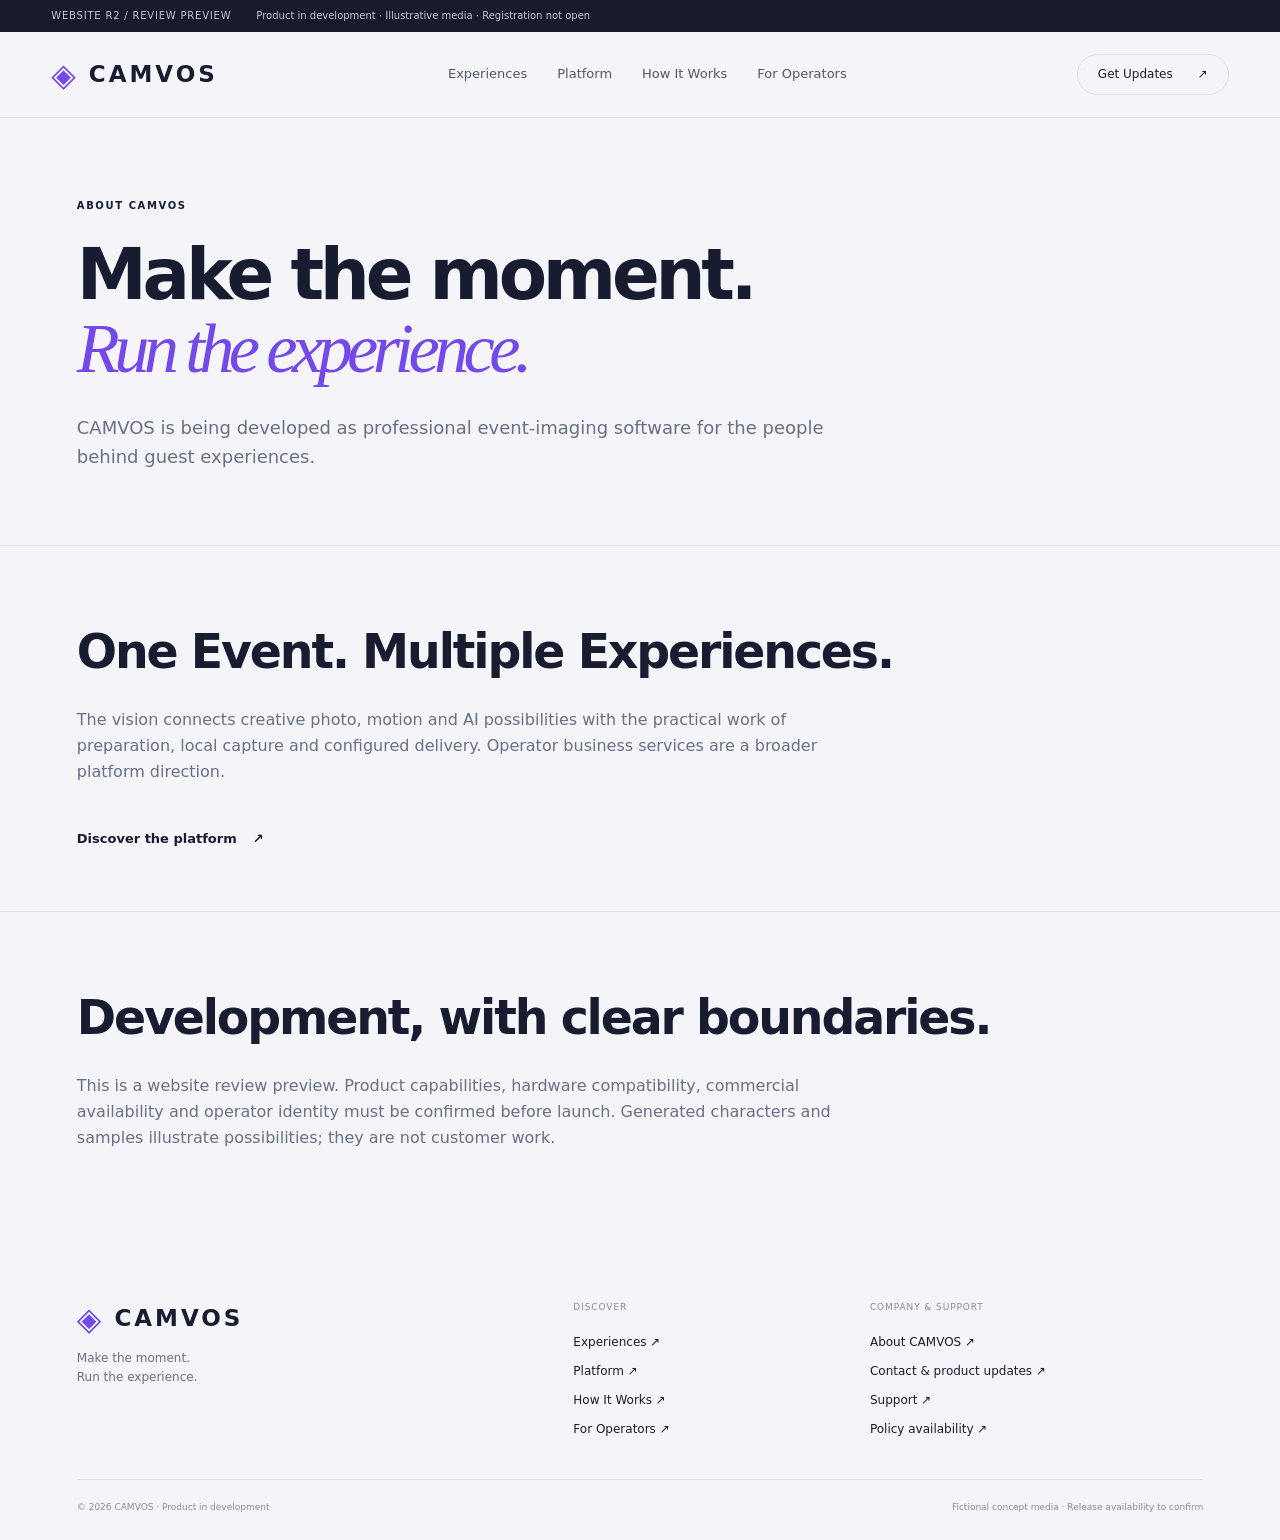
==== docs/about.html @ b5fb7666 "Publish CAMVOS website R2 review candidate Preserve R1 on restore/pre-r2-2026-10-13. Add dedicated p" ====
<!doctype html><html lang="en"><head><meta charset="utf-8"><meta name="viewport" content="width=device-width,initial-scale=1"><meta name="robots" content="noindex,nofollow"><meta name="description" content="CAMVOS is event-imaging software in development."><meta name="theme-color" content="#0b1020"><title>About — CAMVOS</title><link rel="canonical" href="https://compose2karthik.github.io/camvos-site/about.html"><meta property="og:title" content="About — CAMVOS"><meta property="og:description" content="CAMVOS is event-imaging software in development."><meta property="og:type" content="website"><meta property="og:url" content="https://compose2karthik.github.io/camvos-site/about.html"><meta property="og:image" content="https://compose2karthik.github.io/camvos-site/assets/event-editorial.webp"><meta name="twitter:card" content="summary_large_image"><link rel="icon" href="assets/favicon.svg" type="image/svg+xml"><link rel="stylesheet" href="styles.css"><link rel="stylesheet" href="orbit.css"><link rel="stylesheet" href="r2.css"></head><body><a class="skip" href="#main">Skip to content</a><div class="reviewbar">WEBSITE R2 / REVIEW PREVIEW <span>Product in development · Illustrative media · Registration not open</span></div><header><a class="logo" href="index.html" aria-label="CAMVOS home"><span class="mark" aria-hidden="true">◈</span>CAMVOS</a><button class="menu-toggle" aria-label="Open navigation" aria-expanded="false" aria-controls="nav">Menu +</button><nav id="nav" aria-label="Main navigation"><a href="experiences.html">Experiences</a><a href="platform.html">Platform</a><a href="how-it-works.html">How It Works</a><a href="operators.html">For Operators</a><a class="mobile-cta" href="contact.html">Get Updates</a></nav><a class="nav-cta" href="contact.html">Get Updates <span aria-hidden="true">↗</span></a></header><main id="main"><section class="page-intro wrap"><div class="eyebrow">ABOUT CAMVOS</div><h1>Make the moment.<br><em>Run the experience.</em></h1><p>CAMVOS is being developed as professional event-imaging software for the people behind guest experiences.</p></section><section class="content-section"><div class="wrap"><h2>One Event. Multiple Experiences.</h2><p class="section-copy">The vision connects creative photo, motion and AI possibilities with the practical work of preparation, local capture and configured delivery. Operator business services are a broader platform direction.</p><a class="text-link" href="platform.html">Discover the platform <span aria-hidden="true">↗</span></a></div></section><section class="content-section"><div class="wrap"><h2>Development, with clear boundaries.</h2><p class="section-copy">This is a website review preview. Product capabilities, hardware compatibility, commercial availability and operator identity must be confirmed before launch. Generated characters and samples illustrate possibilities; they are not customer work.</p></div></section></main><footer class="wrap"><div><a class="logo" href="index.html"><span class="mark" aria-hidden="true">◈</span>CAMVOS</a><p>Make the moment.<br>Run the experience.</p></div><div><span>DISCOVER</span><a class="footer-link" href="experiences.html">Experiences <span aria-hidden="true">↗</span></a><a class="footer-link" href="platform.html">Platform <span aria-hidden="true">↗</span></a><a class="footer-link" href="how-it-works.html">How It Works <span aria-hidden="true">↗</span></a><a class="footer-link" href="operators.html">For Operators <span aria-hidden="true">↗</span></a></div><div><span>COMPANY & SUPPORT</span><a class="footer-link" href="about.html">About CAMVOS <span aria-hidden="true">↗</span></a><a class="footer-link" href="contact.html">Contact & product updates <span aria-hidden="true">↗</span></a><a class="footer-link" href="support.html">Support <span aria-hidden="true">↗</span></a><a class="footer-link" href="legal.html">Policy availability <span aria-hidden="true">↗</span></a></div><div class="footer-bottom"><span>© 2026 CAMVOS · Product in development</span><span>Fictional concept media · Release availability to confirm</span></div></footer><script src="app.js" defer></script></body></html>
---- docs/styles.css ----
:root{--navy:#0b1020;--ink:#171c30;--muted:#687086;--paper:#f5f5f9;--line:#dedee9;--purple:#7449eb;--blue:#4388f7}*{box-sizing:border-box}html{scroll-behavior:smooth;scroll-padding-top:100px}body{margin:0;font:16px/1.6 system-ui,-apple-system,BlinkMacSystemFont,'Segoe UI',sans-serif;background:var(--paper);color:var(--ink)}button,input,textarea,select{font:inherit}a{color:inherit;text-decoration:none}button{cursor:pointer}button,a{-webkit-tap-highlight-color:transparent}button:focus-visible,a:focus-visible,select:focus-visible,textarea:focus-visible,summary:focus-visible{outline:3px solid #ab80ff;outline-offset:5px}button:disabled{cursor:default;opacity:.5}::selection{background:#d3c7f9}.skip{position:fixed;top:-100px;left:20px;z-index:100;background:white;padding:10px}.skip:focus{top:10px}.reviewbar{background:#171b2a;color:#c5c6d4;display:flex;gap:25px;align-items:center;padding:8px 4%;font-size:10px;letter-spacing:.08em}.reviewbar span{flex:1;letter-spacing:0}.reviewbar a{text-decoration:underline}header{display:flex;align-items:center;justify-content:space-between;gap:22px;padding:22px 4%;border-bottom:1px solid var(--line);background:#f5f5f9f2;position:sticky;top:0;z-index:20;backdrop-filter:blur(16px)}.logo{display:flex;align-items:center;gap:10px;font-size:23px;letter-spacing:.13em;font-weight:800}.mark{font-size:32px;line-height:1;color:var(--purple)}nav{display:flex;gap:30px;font-size:13px}nav a{color:#50576c}nav a:hover{color:var(--purple)}.nav-cta{border:1px solid #c9c7d8;border-radius:30px;background:none;padding:10px 20px;font-size:12px;display:flex;gap:25px}.menu-toggle{display:none}.wrap{max-width:1440px;padding-left:6%;padding-right:6%;margin:auto}.hero{display:grid;grid-template-columns:1fr 1.05fr;gap:25px;padding-top:70px;padding-bottom:90px;overflow:hidden}.eyebrow{font:600 10px/1.5 system-ui;letter-spacing:.16em;display:flex;align-items:center;gap:10px}.dot,.status-dot{display:inline-block;background:#8658ee;width:7px;height:7px;border-radius:50%}h1{font-size:clamp(60px,6.5vw,102px);line-height:.98;letter-spacing:-.065em;font-weight:650;margin:26px 0 30px}h1 em{font-family:Georgia,serif;font-weight:400;letter-spacing:-.08em;color:#7a50d9}h2{font-size:clamp(34px,3.7vw,57px);line-height:1.09;letter-spacing:-.045em;font-weight:600;margin:20px 0 30px}h2 span{color:#737a8d}h3{font-size:24px;line-height:1.2;letter-spacing:-.03em;font-weight:600}p{color:var(--muted)}.hero-copy>p{font-size:18px;line-height:1.6}.actions{display:flex;align-items:center;gap:25px;margin-top:32px;flex-wrap:wrap}.button{display:inline-flex;align-items:center;justify-content:space-between;gap:30px;padding:15px 22px;border:0;border-radius:40px;font-size:13px;font-weight:600}.primary{color:white;background:linear-gradient(105deg,#6d42d9,#4278de);box-shadow:0 6px 20px #7650e323}.primary:hover{filter:brightness(1.08)}.text-link{font-size:13px;font-weight:600;display:inline-flex;gap:16px}.hero-foot{margin-top:38px;padding-top:22px;border-top:1px solid var(--line);font-size:10px;display:flex;gap:18px;align-items:center;max-width:440px}.hero-foot span{color:var(--muted);font-size:9px;letter-spacing:.1em}.hero-foot b{font-weight:500}.hero-art{position:relative;min-height:590px;align-self:center}.orbit{position:absolute;border:1px solid #c9c7db;border-radius:50%;pointer-events:none}.o1{height:620px;width:620px;top:0;left:-20px}.o2{height:520px;width:520px;top:52px;left:32px}.small-label{position:absolute;top:18px;right:24px;font-size:9px;letter-spacing:.2em}.main-photo{position:absolute;width:75%;height:420px;left:7%;top:66px;background:white;padding:12px;transform:rotate(-7deg);box-shadow:0 35px 60px #19244320;border-radius:3px}.main-photo>img{width:100%;height:345px;object-fit:cover;object-position:center}.photo-bottom{padding-top:9px;display:flex;justify-content:space-between;gap:15px;align-items:center}.photo-bottom span{font-size:14px;font-weight:750;letter-spacing:-.03em}.photo-bottom b{font-size:7px;letter-spacing:.1em}.strip{position:absolute;width:130px;right:0;top:190px;padding:9px;background:#ede3d9;box-shadow:0 20px 40px #19244325;transform:rotate(12deg)}.strip img{display:block;width:100%;height:97px;object-fit:cover;margin-bottom:6px}.strip img:nth-child(2){filter:grayscale(1)}.strip img:nth-child(3){filter:sepia(.3)}.strip span{display:block;font-size:8px;letter-spacing:.1em;line-height:1.4;text-align:center;padding:6px 0}.floating-note{position:absolute;left:0;bottom:65px;background:var(--navy);color:white;display:flex;align-items:center;gap:12px;padding:18px 24px;border-radius:8px;box-shadow:0 20px 35px #141a3320}.floating-note b{display:block;font-size:12px;font-weight:500}.floating-note div>span{font-size:9px;color:#b8bcd0}.spark{color:#b49dff;font-size:28px}.art-caption{position:absolute;bottom:0;right:10px;font-size:9px}.format-rail{background:var(--navy);color:#e8e7f4;padding:24px 4%;display:flex;justify-content:space-around;align-items:center;gap:20px;font-size:12px;letter-spacing:.18em;overflow:hidden;white-space:nowrap}.format-rail i{font-size:17px;color:#b89bf8;font-style:normal}.experience-section,.platform-section,.workflow,.faq{padding-top:100px;padding-bottom:100px}.section-heading{display:flex;justify-content:space-between;align-items:flex-end;gap:40px;margin-bottom:36px}.section-heading h2{margin-bottom:0}.section-heading>p{max-width:320px;font-size:14px}.lab{display:grid;grid-template-columns:1.4fr 1fr;border:1px solid var(--line);border-radius:16px;overflow:hidden}.lab-visual{background:#e9e8f0;min-height:550px;padding:25px;display:flex;flex-direction:column;justify-content:space-between;background-image:radial-gradient(#ceccd9 1px,transparent 1px);background-size:16px 16px}.lab-top,.lab-bottom{display:flex;justify-content:space-between;align-items:center;gap:20px;font-size:8px;letter-spacing:.1em;color:#62667e}.lab-top button{font-size:10px;padding:7px 12px;border:1px solid #bab8cc;border-radius:30px;background:#f9f9fc}.lab-bottom{padding-top:20px;letter-spacing:0;font-size:10px}.output{margin:20px auto;display:grid;max-width:85%;width:350px;gap:8px;background:#faf6ee;padding:12px;box-shadow:0 20px 35px #28234022;transform:rotate(-4deg);transition:transform .3s}.sample{min-width:0}.sample img{display:block;width:100%;height:260px;object-fit:cover}.sample>span{display:block;text-align:center;font-size:9px;letter-spacing:.2em;padding:15px 0 2px}.output.collage{grid-template-columns:1fr 1fr;width:360px}.output.collage .sample img{height:130px}.output.collage .sample>span{display:none}.output.collage .sample:nth-child(2){filter:grayscale(1)}.output.collage .sample:nth-child(4){filter:sepia(.5)}.output.strip{position:static;width:155px;transform:rotate(5deg)}.output.strip .sample img{height:92px}.output.strip .sample>span{display:none}.output.gif,.output.boomerang{padding:0;background:var(--navy);color:white;transform:rotate(0);border-radius:8px;overflow:hidden}.output.gif .sample img,.output.boomerang .sample img{height:280px}.lab-controls{background:white;padding:36px}.format-buttons{margin:18px 0 28px}.format-buttons button{display:flex;align-items:center;gap:18px;width:100%;text-align:left;background:none;border:0;border-bottom:1px solid #e6e5ef;padding:14px 0;color:#7f8396;font-size:17px}.format-buttons button>span{font-size:9px}.format-buttons button i{margin-left:auto;font-style:normal;font-size:18px}.format-buttons button[aria-pressed=true]{color:#713de0}.format-buttons button[aria-pressed=true] i{transform:rotate(45deg)}.pill{display:inline-block;font-size:8px;letter-spacing:.06em;font-weight:600;padding:6px 10px;border-radius:30px;border:1px solid #d1c5ef;color:#7045c8;background:#f8f5ff;line-height:1.5}.format-info h3{font-size:23px;margin:15px 0 10px}.format-info p{font-size:13px}.fine{font-size:10px;line-height:1.6}.vision{background:var(--navy);color:white;position:relative;overflow:hidden}.vision .wrap{padding-top:70px;padding-bottom:65px;background:radial-gradient(ellipse at 90% 20%,#6550a12b,transparent 65%)}.vision-top{display:flex;justify-content:space-between;gap:20px;align-items:center}.vision .eyebrow{color:#c6b4fa}.pale{background:none;color:#bfb7d4;border-color:#4c4566}.vision h2{font-size:clamp(40px,4.6vw,68px)}.vision h2 em{font-family:Georgia,serif;font-weight:400;color:#ba9cf5}.vision-grid{display:grid;grid-template-columns:1fr 1fr;gap:70px;margin-top:55px}.vision-grid article{position:relative;border-top:1px solid #34374b;padding-top:30px;padding-right:90px}.vision-grid h3{font-size:28px}.vision-grid p{color:#acb0c6;font-size:14px;max-width:350px}.big-symbol{position:absolute;right:10px;top:35px;color:#a58af0;font-size:70px}.vision-note{font-size:10px;color:#878da7;margin-top:40px}.platform-tabs{display:flex;gap:8px;flex-wrap:wrap;margin-bottom:30px}.platform-tabs button{padding:10px 22px;border:1px solid #d5d4e3;border-radius:30px;background:none;font-size:12px}.platform-tabs button[aria-pressed=true]{color:white;background:var(--navy);border-color:var(--navy)}.platform-panel{display:grid;grid-template-columns:1fr 1.15fr;gap:70px;align-items:center;padding:35px 0}.platform-text h3{font-size:34px;line-height:1.15;margin:20px 0}.platform-text p,.platform-text li{font-size:14px}.platform-text ul{padding-left:19px;color:var(--muted);margin:25px 0}.platform-text li{padding:5px 0}.platform-art{border:1px solid #323749;background:#111629;padding:22px;border-radius:15px;box-shadow:0 30px 50px #1b204b15;color:#e5e6f0;transform:perspective(1000px) rotateY(-4deg)}.model-top{display:flex;justify-content:space-between;align-items:center;font-size:8px;color:#9299b3}.model-logo{font-size:12px;color:#cbb4ff;letter-spacing:.08em}.model-event{padding:42px 0 22px}.model-event span{font-size:9px;color:#a490d4;letter-spacing:.14em}.model-event h4{font-size:32px;margin:8px 0;font-weight:500;letter-spacing:-.05em}.model-event p{font-size:11px;color:#a5abc3}.model-row{display:flex;gap:12px}.model-row>div{width:50%;border:1px solid #353b50;background:#1b2237;border-radius:8px;padding:18px 12px}.status-dot{width:5px;height:5px;background:#89c9ad;margin-right:6px}.status-dot.violet{background:#b697f1}.model-row b{font-weight:500;font-size:12px}.model-row small{display:block;color:#a2a9c0;font-size:9px;padding-top:15px}.model-footer{display:flex;gap:10px;flex-wrap:wrap;margin-top:25px;font-size:8px;color:#929bb6}.model-footer span{padding:6px 10px;border-radius:30px;background:#242b42}.platform-principles{display:flex;justify-content:space-between;gap:25px;border-top:1px solid var(--line);padding-top:30px;margin-top:20px}.platform-principles>div{font-size:11px;display:flex;gap:15px}.platform-principles span{color:#8b6cc4}.platform-principles b{font-weight:500}.workflow{border-top:1px solid var(--line);padding-top:75px}.journey{display:grid;grid-template-columns:repeat(3,1fr);gap:45px;margin-top:50px}.journey article{border-top:1px solid #bcb9cc;padding-top:22px}.journey article>span{font-size:9px;letter-spacing:.12em;color:#835caf}.journey h3{font-size:29px;margin-top:25px}.journey p{font-size:14px}.offline{display:flex;gap:24px;align-items:center;margin-top:50px;padding:25px;border:1px solid #d5cce6;border-radius:10px;background:#eeebf5}.offline-icon{font-size:44px;color:#7a54be}.offline h3{font-size:17px;margin:0 0 8px}.offline p{font-size:12px;margin:0;max-width:650px}.offline .pill{margin-left:auto;white-space:nowrap}.evidence{display:grid;grid-template-columns:1fr 1fr;gap:80px;padding-top:70px;padding-bottom:70px;border-top:1px solid var(--line)}.evidence p{font-size:14px;max-width:440px}.evidence-list>div{padding:26px 0;border-bottom:1px solid var(--line)}.evidence-list span{display:block;font-size:9px;letter-spacing:.12em;color:#85839c;margin-bottom:8px}.evidence-list b{font-size:15px;font-weight:500}.faq{display:grid;grid-template-columns:1fr 1.2fr;gap:80px;border-top:1px solid var(--line)}details{border-bottom:1px solid var(--line);padding:21px 0}summary{list-style:none;cursor:pointer;display:flex;justify-content:space-between;gap:25px;font-size:14px}summary::-webkit-details-marker{display:none}summary span{color:#8264b0;font-size:19px;line-height:1.1}details[open] summary span{transform:rotate(45deg)}details p{font-size:13px;max-width:550px}.closing{background:#1a1533;color:#f8f5ff;position:relative;overflow:hidden}.closing .wrap{padding-top:70px;padding-bottom:70px;position:relative;z-index:1}.closing h2{font-size:clamp(48px,5.5vw,80px)}.closing h2 em{color:#c6aaf9;font-family:Georgia,serif;font-weight:400}.closing p{color:#afa8c7;font-size:12px}.light{background:#f3edff;color:#301e54}.closing-mark{position:absolute;font-size:420px;right:8%;top:-70px;color:#9c6fea22;line-height:1.2}footer{padding-top:60px;padding-bottom:25px;display:grid;grid-template-columns:1.4fr .8fr 1fr;gap:30px}footer p{font-size:12px}footer>div>span{display:block;color:#8b889d;font-size:9px;letter-spacing:.1em;margin-bottom:18px}footer>div>a:not(.logo){display:block;font-size:12px;margin:10px 0}.footer-bottom{grid-column:1/-1;border-top:1px solid var(--line);padding-top:20px;display:flex;justify-content:space-between;gap:25px}.footer-bottom>span{font-size:9px;letter-spacing:0;margin:0}dialog{border:1px solid #d5cceb;border-radius:18px;background:#faf9fd;padding:40px;width:min(560px,92vw);color:var(--ink);max-height:90vh}dialog::backdrop{background:#090d23b3;backdrop-filter:blur(6px)}dialog h2{font-size:40px;margin:15px 0}dialog p{font-size:13px}.close{position:absolute;right:20px;top:15px;border:0;background:none;font-size:25px;color:#6a6380}label{display:block;font-size:12px;margin-top:18px}select,textarea{width:100%;border:1px solid #d4cde4;border-radius:6px;background:white;padding:11px;margin-top:6px;color:#3e3654;font-size:13px}form .button{margin-top:24px}#copy{margin-top:15px}[hidden]{display:none!important}@keyframes gif-look{0%,100%{filter:none}33%{filter:grayscale(1)}66%{filter:sepia(.8)}}@keyframes boomerang{from{transform:scale(1)}to{transform:scale(1.13)}}@media(max-width:1100px){nav{gap:18px}.hero-art{min-height:500px}.main-photo{height:370px}.main-photo>img{height:300px}.strip{width:105px}.strip img{height:80px}.floating-note{bottom:30px}.orbit{max-width:110%}.art-caption{bottom:-12px}.lab-controls{padding:25px}.platform-panel{gap:35px}.hero-foot{align-items:flex-start}}@media(max-width:760px){.reviewbar{font-size:8px;gap:10px}.reviewbar span{display:none}.reviewbar a{margin-left:auto}header{padding:17px 5%;flex-wrap:wrap}.logo{font-size:19px}.mark{font-size:25px}.nav-cta{display:none}.menu-toggle{display:block;border:0;background:none;font-size:12px}nav{display:none;width:100%;padding:16px 0;justify-content:space-between;gap:12px}nav.open{display:flex}nav a{font-size:11px}.wrap{padding-left:6%;padding-right:6%}.hero{grid-template-columns:1fr;padding-top:40px;padding-bottom:40px;gap:28px}h1{font-size:clamp(65px,15vw,95px);margin-top:20px}.hero-copy>p{font-size:16px}.hero-art{min-height:460px;max-width:500px;width:100%;margin:auto}.main-photo{height:335px;top:38px;width:78%}.main-photo>img{height:275px}.small-label{top:5px}.strip{top:145px;width:100px;right:0}.strip img{height:72px}.photo-bottom span{font-size:11px}.photo-bottom b{font-size:6px}.floating-note{bottom:30px;padding:12px 18px}.floating-note b{font-size:10px}.floating-note div>span{font-size:8px}.o1{width:450px;height:450px;left:0}.o2{width:370px;height:370px;left:40px;top:40px}.art-caption{bottom:0}.format-rail{justify-content:flex-start;gap:23px;font-size:10px;padding:18px}.experience-section,.platform-section,.workflow,.faq{padding-top:60px;padding-bottom:60px}.section-heading{display:block;margin-bottom:26px}.section-heading>p{margin-top:20px}.lab{grid-template-columns:1fr}.lab-visual{min-height:440px;padding:20px}.sample img{height:220px}.lab-controls{padding:28px}.format-buttons{display:grid;grid-template-columns:1fr 1fr;gap:0 18px}.format-buttons button{font-size:15px}.vision-top{align-items:flex-start;flex-direction:column}.vision-grid{grid-template-columns:1fr;gap:30px;margin-top:35px}.vision-grid article{padding-right:70px}.vision .wrap{padding-top:50px;padding-bottom:45px}.big-symbol{font-size:55px}.vision-grid h3{font-size:25px}.platform-panel{grid-template-columns:1fr;gap:35px;padding-top:10px}.platform-tabs button{font-size:10px;padding:9px 14px}.platform-text h3{font-size:30px}.platform-art{transform:none}.platform-principles{flex-direction:column;gap:15px}.journey{grid-template-columns:1fr;gap:28px;margin-top:35px}.journey h3{margin-top:16px;margin-bottom:12px}.offline{flex-wrap:wrap;padding:20px;gap:12px}.offline>div{flex:1}.offline .pill{margin-left:45px}.evidence,.faq{grid-template-columns:1fr;gap:30px}.evidence{padding-top:50px;padding-bottom:50px}.faq h2{margin-bottom:0}.closing-mark{right:-80px;top:30px;font-size:340px}.closing .wrap{padding-top:55px;padding-bottom:55px}footer{grid-template-columns:1fr 1fr;padding-top:45px}footer>div:first-child{grid-column:1/-1}.footer-bottom{flex-direction:column;gap:8px}dialog{padding:30px 24px}.button{font-size:12px}.lab-bottom{font-size:8px}}@media(prefers-reduced-motion:reduce){html{scroll-behavior:auto}*,*::before,*::after{animation:none!important;transition:none!important}}

.output.gif,.output.boomerang,.output.avatar,.output.ai{width:430px;max-width:100%;padding:0;background:#0b1020;color:white;border-radius:9px;transform:none;overflow:hidden}.output.gif .sample img,.output.boomerang .sample img,.output.avatar .sample img,.output.ai .sample img{width:100%;height:auto;aspect-ratio:3/2;object-fit:cover}.output .sample>span{padding:12px}.output.ai .sample{position:relative}.output.ai .ai-image{position:absolute;top:0;left:0}.output.ai .source-image{position:relative}.ai-compare{width:100%;max-width:430px;margin:5px auto 15px;font-size:10px;text-align:center}.ai-compare label{margin:0;font-size:10px}.ai-compare input{width:100%;accent-color:#7449eb;min-height:30px}.ai-compare span{font-size:9px;color:#62667e}.format-buttons button:last-child{grid-column:1/-1}@media(max-width:760px){.output.gif,.output.boomerang,.output.avatar,.output.ai{width:100%}.lab-top{font-size:7px}}
---- docs/orbit.css ----
.output.orbit{width:285px;max-width:90%;padding:0 0 12px;background:#0b1020;color:white;transform:none;border-radius:12px;overflow:hidden}
.output.orbit video{display:block;width:100%;height:auto;aspect-ratio:3/4;object-fit:cover;background:#0b1020}
.output.orbit .sample>span{font-size:8px;letter-spacing:.12em}
@media(max-width:760px){.output.orbit{width:240px}.format-rail{flex-wrap:wrap}}
---- docs/r2.css ----
.nav-cta{padding:10px 20px;border:1px solid var(--line);border-radius:30px;font-size:12px;white-space:nowrap}.mobile-cta{display:none}nav a[aria-current=page]{color:var(--purple);font-weight:700;border-bottom:2px solid var(--purple)}h1{font-size:clamp(48px,5.5vw,78px);letter-spacing:-.06em;line-height:1.03}h1 em{color:var(--purple);font-family:Georgia,serif;font-weight:400}.hero{gap:40px}.hero-copy>p{font-size:17px}.qualification{font-size:12px!important;line-height:1.7;color:var(--muted);max-width:650px}.page-intro{padding-top:80px;padding-bottom:55px;max-width:1300px}.page-intro p{max-width:760px;font-size:18px}.content-section{padding-top:60px;padding-bottom:60px;border-top:1px solid var(--line)}.content-section>.wrap{padding-top:0;padding-bottom:0}.section-copy{max-width:780px;font-size:16px;margin-bottom:30px}.r2-grid{display:grid;grid-template-columns:repeat(3,minmax(0,1fr));gap:24px;margin:30px 0}.r2-card{border-top:1px solid var(--line);padding:24px 0;min-width:0}.r2-card h3{font-size:25px;line-height:1.2}.r2-card p{font-size:14px}.vision .r2-card{border-color:#373247}.vision p{color:#b5b2ca}.vision .section-copy{font-size:16px}.catalogue{display:grid;grid-template-columns:repeat(3,minmax(0,1fr));gap:24px;margin:35px 0}.experience-card{background:white;border:1px solid var(--line);border-radius:14px;overflow:hidden;min-width:0}.experience-card>img{width:100%;height:auto;aspect-ratio:3/2;object-fit:cover;display:block}.experience-card h3{font-size:24px;margin:16px 0 5px}.card-copy{padding:24px}.card-copy p{font-size:14px}.card-copy .fine{font-size:11px}.card-copy .text-link{font-size:13px}.pending-media{background:#12172b;color:#cec6e5;min-height:200px;display:flex;align-items:center;justify-content:center;flex-direction:column;text-align:center;padding:25px;gap:15px}.pending-media small{font-size:10px;letter-spacing:.12em}.event-example{background:#161b30;border:1px solid #3b3652;border-radius:16px;padding:30px;color:white}.event-example h3{font-size:28px}.event-example .r2-grid{grid-template-columns:repeat(4,minmax(0,1fr))}.event-tile{border:1px solid #4b4264;padding:20px;border-radius:9px;background:#221e37}.event-tile span,.event-tile small{display:block;font-size:12px;color:#c3b6dd;margin-top:12px}.event-tile small{font-size:10px}.creative-mini{position:absolute;width:150px;left:0;top:40px;border:7px solid white;box-shadow:0 18px 25px #171c3020;transform:rotate(-9deg);z-index:3}.creative-mini img{display:block;width:100%;height:auto}.creative-mini span{display:block;background:white;color:#584968;font-size:8px;padding:6px}.strip img{filter:none!important}.output.collage .sample{filter:none!important}.output .sample img{background:#e8e5f0}.lab{scroll-margin-top:120px}.output.video{transform:none;background:#12172b}.faq-list{max-width:900px}.surface-section .section-copy{font-size:18px}.footer-link{display:block}.format-buttons button:last-child{grid-column:auto}input:focus-visible{outline:3px solid #ab80ff;outline-offset:4px}.vision .button{color:#301e54}.content-section .text-link{display:inline-flex;margin-top:15px}.fine{line-height:1.7}.lab-top button{min-height:40px}button,summary{min-height:44px}header nav a{padding:8px 0}.format-buttons button{font-size:15px}.format-info h3{font-size:24px}.lab-bottom{flex-wrap:wrap}.format-rail{flex-wrap:wrap}.wrap{max-width:1440px;margin:auto}.hero-art{min-width:0}.hero-copy{min-width:0}.output{max-width:100%}#copy-status{min-height:22px}.surface-section{scroll-margin-top:100px}
@media(max-width:1100px){header nav{gap:14px}.hero-art{min-height:510px}.creative-mini{width:115px}.catalogue{gap:18px}.card-copy{padding:20px}.event-example .r2-grid{grid-template-columns:repeat(2,minmax(0,1fr))}}
@media(max-width:760px){header .nav-cta{display:none}.menu-toggle{min-height:44px}nav.open{display:flex;flex-direction:column;align-items:stretch;padding:12px 0;width:100%;gap:0}nav a{font-size:16px;padding:12px!important;border-bottom:1px solid var(--line)}nav .mobile-cta{display:block;background:#eee8ff;border-radius:8px;margin-top:8px}.page-intro{padding-top:45px;padding-bottom:35px}.page-intro h1,.hero h1{font-size:clamp(45px,11vw,70px)}.page-intro p{font-size:16px}.r2-grid,.catalogue{grid-template-columns:1fr}.r2-card{padding:18px 0}.content-section{padding-top:40px;padding-bottom:40px}.event-example{padding:20px}.event-example .r2-grid{grid-template-columns:1fr 1fr;gap:10px}.event-tile{padding:12px}.creative-mini{width:100px;top:15px}.hero-art{min-height:430px}.hero{padding-top:35px}.card-copy{padding:22px}.hero .qualification{margin-top:20px}.footer-bottom{overflow-wrap:anywhere}.lab-visual{min-height:440px}.lab-controls{padding:22px}.format-buttons button{font-size:14px;gap:8px}.output.collage{width:100%}.sample img{max-width:100%}.platform-tabs{gap:5px}.platform-tabs button{min-height:44px}.surface-section .section-copy{font-size:16px}.vision h2{font-size:38px}.r2-grid{margin-top:20px}.creative-mini{left:0}.strip{right:0}h2{overflow-wrap:break-word}}
@media(prefers-reduced-motion:reduce){html{scroll-behavior:auto}*,*::before,*::after{animation:none!important;transition:none!important}}
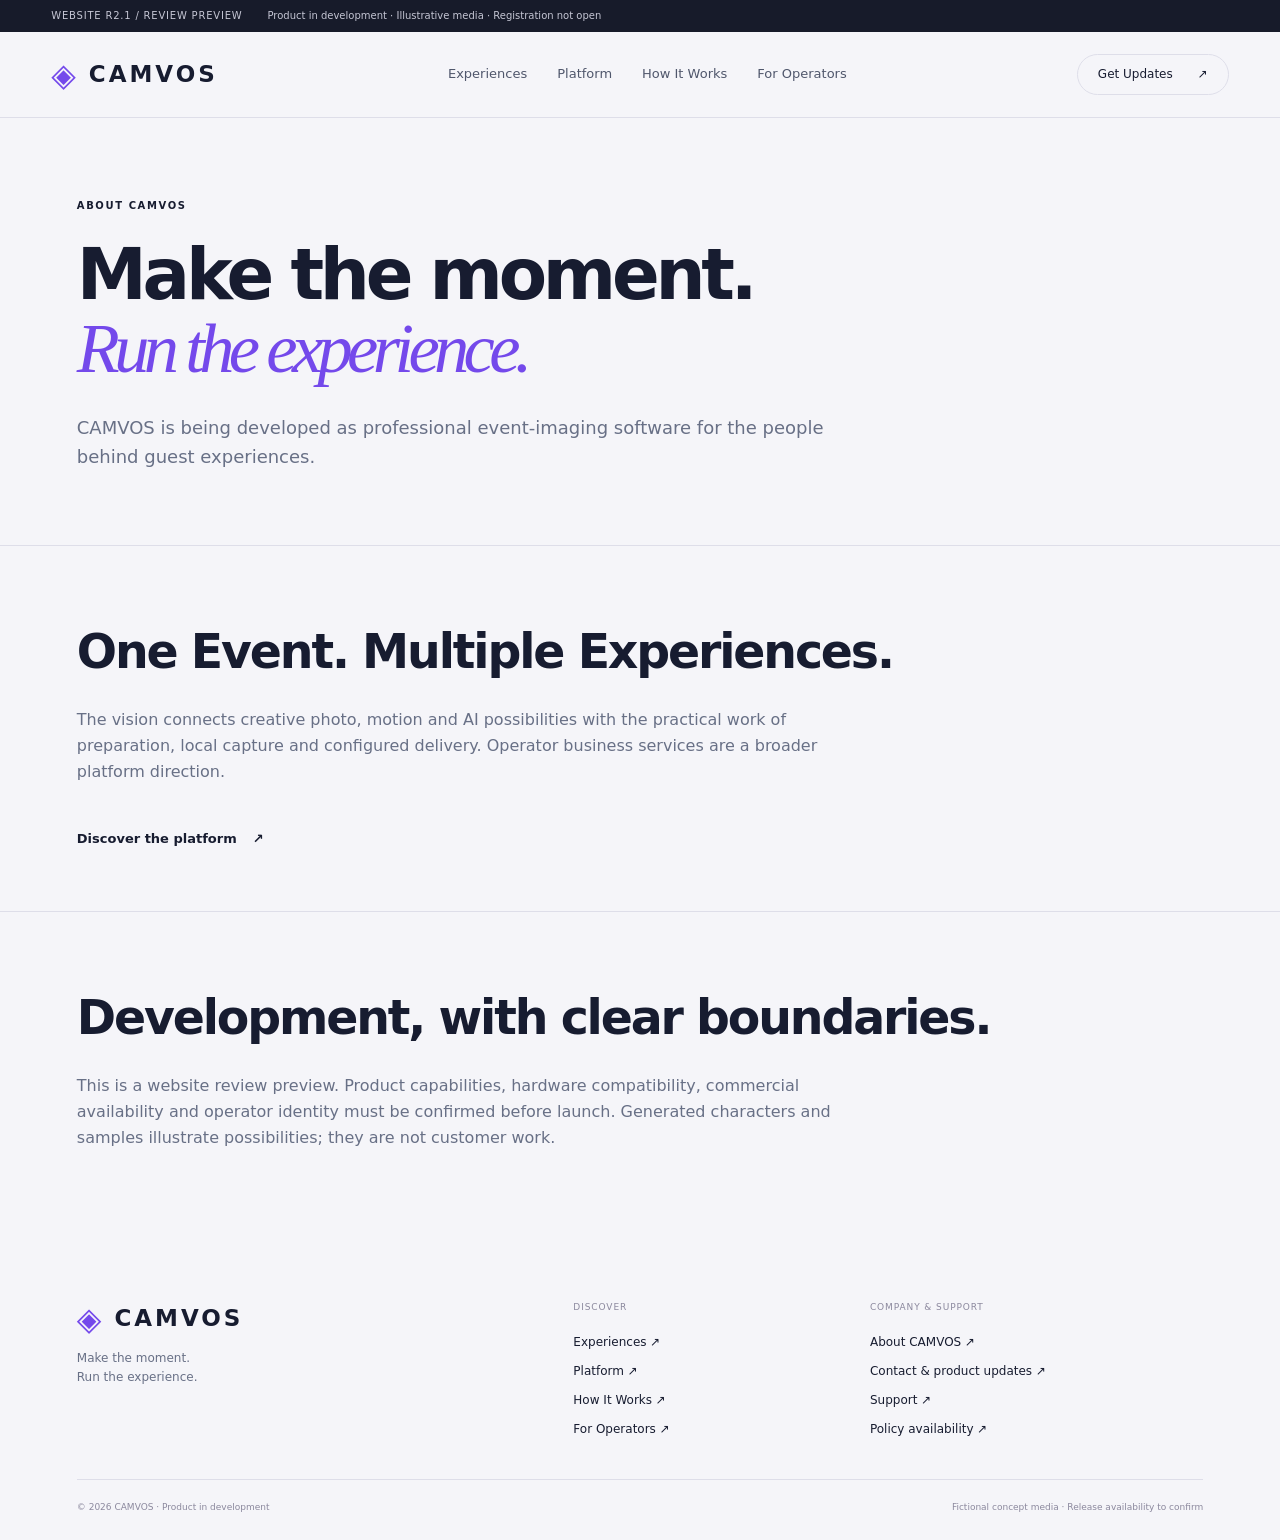
==== commit 2308e91d: "Publish CAMVOS R2.1 homepage Experience Lab restoration Restore the shared nine-format Lab immediate" ====
--- a/docs/about.html
+++ b/docs/about.html
@@ -1 +1 @@
-<!doctype html><html lang="en"><head><meta charset="utf-8"><meta name="viewport" content="width=device-width,initial-scale=1"><meta name="robots" content="noindex,nofollow"><meta name="description" content="CAMVOS is event-imaging software in development."><meta name="theme-color" content="#0b1020"><title>About — CAMVOS</title><link rel="canonical" href="https://compose2karthik.github.io/camvos-site/about.html"><meta property="og:title" content="About — CAMVOS"><meta property="og:description" content="CAMVOS is event-imaging software in development."><meta property="og:type" content="website"><meta property="og:url" content="https://compose2karthik.github.io/camvos-site/about.html"><meta property="og:image" content="https://compose2karthik.github.io/camvos-site/assets/event-editorial.webp"><meta name="twitter:card" content="summary_large_image"><link rel="icon" href="assets/favicon.svg" type="image/svg+xml"><link rel="stylesheet" href="styles.css"><link rel="stylesheet" href="orbit.css"><link rel="stylesheet" href="r2.css"></head><body><a class="skip" href="#main">Skip to content</a><div class="reviewbar">WEBSITE R2 / REVIEW PREVIEW <span>Product in development · Illustrative media · Registration not open</span></div><header><a class="logo" href="index.html" aria-label="CAMVOS home"><span class="mark" aria-hidden="true">◈</span>CAMVOS</a><button class="menu-toggle" aria-label="Open navigation" aria-expanded="false" aria-controls="nav">Menu +</button><nav id="nav" aria-label="Main navigation"><a href="experiences.html">Experiences</a><a href="platform.html">Platform</a><a href="how-it-works.html">How It Works</a><a href="operators.html">For Operators</a><a class="mobile-cta" href="contact.html">Get Updates</a></nav><a class="nav-cta" href="contact.html">Get Updates <span aria-hidden="true">↗</span></a></header><main id="main"><section class="page-intro wrap"><div class="eyebrow">ABOUT CAMVOS</div><h1>Make the moment.<br><em>Run the experience.</em></h1><p>CAMVOS is being developed as professional event-imaging software for the people behind guest experiences.</p></section><section class="content-section"><div class="wrap"><h2>One Event. Multiple Experiences.</h2><p class="section-copy">The vision connects creative photo, motion and AI possibilities with the practical work of preparation, local capture and configured delivery. Operator business services are a broader platform direction.</p><a class="text-link" href="platform.html">Discover the platform <span aria-hidden="true">↗</span></a></div></section><section class="content-section"><div class="wrap"><h2>Development, with clear boundaries.</h2><p class="section-copy">This is a website review preview. Product capabilities, hardware compatibility, commercial availability and operator identity must be confirmed before launch. Generated characters and samples illustrate possibilities; they are not customer work.</p></div></section></main><footer class="wrap"><div><a class="logo" href="index.html"><span class="mark" aria-hidden="true">◈</span>CAMVOS</a><p>Make the moment.<br>Run the experience.</p></div><div><span>DISCOVER</span><a class="footer-link" href="experiences.html">Experiences <span aria-hidden="true">↗</span></a><a class="footer-link" href="platform.html">Platform <span aria-hidden="true">↗</span></a><a class="footer-link" href="how-it-works.html">How It Works <span aria-hidden="true">↗</span></a><a class="footer-link" href="operators.html">For Operators <span aria-hidden="true">↗</span></a></div><div><span>COMPANY & SUPPORT</span><a class="footer-link" href="about.html">About CAMVOS <span aria-hidden="true">↗</span></a><a class="footer-link" href="contact.html">Contact & product updates <span aria-hidden="true">↗</span></a><a class="footer-link" href="support.html">Support <span aria-hidden="true">↗</span></a><a class="footer-link" href="legal.html">Policy availability <span aria-hidden="true">↗</span></a></div><div class="footer-bottom"><span>© 2026 CAMVOS · Product in development</span><span>Fictional concept media · Release availability to confirm</span></div></footer><script src="app.js" defer></script></body></html>+<!doctype html><html lang="en"><head><meta charset="utf-8"><meta name="viewport" content="width=device-width,initial-scale=1"><meta name="robots" content="noindex,nofollow"><meta name="description" content="CAMVOS is event-imaging software in development."><meta name="theme-color" content="#0b1020"><title>About — CAMVOS</title><link rel="canonical" href="https://compose2karthik.github.io/camvos-site/about.html"><meta property="og:title" content="About — CAMVOS"><meta property="og:description" content="CAMVOS is event-imaging software in development."><meta property="og:type" content="website"><meta property="og:url" content="https://compose2karthik.github.io/camvos-site/about.html"><meta property="og:image" content="https://compose2karthik.github.io/camvos-site/assets/event-editorial.webp"><meta name="twitter:card" content="summary_large_image"><link rel="icon" href="assets/favicon.svg" type="image/svg+xml"><link rel="stylesheet" href="styles.css"><link rel="stylesheet" href="orbit.css"><link rel="stylesheet" href="r2.css"></head><body><a class="skip" href="#main">Skip to content</a><div class="reviewbar">WEBSITE R2.1 / REVIEW PREVIEW <span>Product in development · Illustrative media · Registration not open</span></div><header><a class="logo" href="index.html" aria-label="CAMVOS home"><span class="mark" aria-hidden="true">◈</span>CAMVOS</a><button class="menu-toggle" aria-label="Open navigation" aria-expanded="false" aria-controls="nav">Menu +</button><nav id="nav" aria-label="Main navigation"><a href="experiences.html">Experiences</a><a href="platform.html">Platform</a><a href="how-it-works.html">How It Works</a><a href="operators.html">For Operators</a><a class="mobile-cta" href="contact.html">Get Updates</a></nav><a class="nav-cta" href="contact.html">Get Updates <span aria-hidden="true">↗</span></a></header><main id="main"><section class="page-intro wrap"><div class="eyebrow">ABOUT CAMVOS</div><h1>Make the moment.<br><em>Run the experience.</em></h1><p>CAMVOS is being developed as professional event-imaging software for the people behind guest experiences.</p></section><section class="content-section"><div class="wrap"><h2>One Event. Multiple Experiences.</h2><p class="section-copy">The vision connects creative photo, motion and AI possibilities with the practical work of preparation, local capture and configured delivery. Operator business services are a broader platform direction.</p><a class="text-link" href="platform.html">Discover the platform <span aria-hidden="true">↗</span></a></div></section><section class="content-section"><div class="wrap"><h2>Development, with clear boundaries.</h2><p class="section-copy">This is a website review preview. Product capabilities, hardware compatibility, commercial availability and operator identity must be confirmed before launch. Generated characters and samples illustrate possibilities; they are not customer work.</p></div></section></main><footer class="wrap"><div><a class="logo" href="index.html"><span class="mark" aria-hidden="true">◈</span>CAMVOS</a><p>Make the moment.<br>Run the experience.</p></div><div><span>DISCOVER</span><a class="footer-link" href="experiences.html">Experiences <span aria-hidden="true">↗</span></a><a class="footer-link" href="platform.html">Platform <span aria-hidden="true">↗</span></a><a class="footer-link" href="how-it-works.html">How It Works <span aria-hidden="true">↗</span></a><a class="footer-link" href="operators.html">For Operators <span aria-hidden="true">↗</span></a></div><div><span>COMPANY & SUPPORT</span><a class="footer-link" href="about.html">About CAMVOS <span aria-hidden="true">↗</span></a><a class="footer-link" href="contact.html">Contact & product updates <span aria-hidden="true">↗</span></a><a class="footer-link" href="support.html">Support <span aria-hidden="true">↗</span></a><a class="footer-link" href="legal.html">Policy availability <span aria-hidden="true">↗</span></a></div><div class="footer-bottom"><span>© 2026 CAMVOS · Product in development</span><span>Fictional concept media · Release availability to confirm</span></div></footer><script src="app.js" defer></script></body></html>
--- a/docs/r2.css
+++ b/docs/r2.css
@@ -1,4 +1,7 @@
 .nav-cta{padding:10px 20px;border:1px solid var(--line);border-radius:30px;font-size:12px;white-space:nowrap}.mobile-cta{display:none}nav a[aria-current=page]{color:var(--purple);font-weight:700;border-bottom:2px solid var(--purple)}h1{font-size:clamp(48px,5.5vw,78px);letter-spacing:-.06em;line-height:1.03}h1 em{color:var(--purple);font-family:Georgia,serif;font-weight:400}.hero{gap:40px}.hero-copy>p{font-size:17px}.qualification{font-size:12px!important;line-height:1.7;color:var(--muted);max-width:650px}.page-intro{padding-top:80px;padding-bottom:55px;max-width:1300px}.page-intro p{max-width:760px;font-size:18px}.content-section{padding-top:60px;padding-bottom:60px;border-top:1px solid var(--line)}.content-section>.wrap{padding-top:0;padding-bottom:0}.section-copy{max-width:780px;font-size:16px;margin-bottom:30px}.r2-grid{display:grid;grid-template-columns:repeat(3,minmax(0,1fr));gap:24px;margin:30px 0}.r2-card{border-top:1px solid var(--line);padding:24px 0;min-width:0}.r2-card h3{font-size:25px;line-height:1.2}.r2-card p{font-size:14px}.vision .r2-card{border-color:#373247}.vision p{color:#b5b2ca}.vision .section-copy{font-size:16px}.catalogue{display:grid;grid-template-columns:repeat(3,minmax(0,1fr));gap:24px;margin:35px 0}.experience-card{background:white;border:1px solid var(--line);border-radius:14px;overflow:hidden;min-width:0}.experience-card>img{width:100%;height:auto;aspect-ratio:3/2;object-fit:cover;display:block}.experience-card h3{font-size:24px;margin:16px 0 5px}.card-copy{padding:24px}.card-copy p{font-size:14px}.card-copy .fine{font-size:11px}.card-copy .text-link{font-size:13px}.pending-media{background:#12172b;color:#cec6e5;min-height:200px;display:flex;align-items:center;justify-content:center;flex-direction:column;text-align:center;padding:25px;gap:15px}.pending-media small{font-size:10px;letter-spacing:.12em}.event-example{background:#161b30;border:1px solid #3b3652;border-radius:16px;padding:30px;color:white}.event-example h3{font-size:28px}.event-example .r2-grid{grid-template-columns:repeat(4,minmax(0,1fr))}.event-tile{border:1px solid #4b4264;padding:20px;border-radius:9px;background:#221e37}.event-tile span,.event-tile small{display:block;font-size:12px;color:#c3b6dd;margin-top:12px}.event-tile small{font-size:10px}.creative-mini{position:absolute;width:150px;left:0;top:40px;border:7px solid white;box-shadow:0 18px 25px #171c3020;transform:rotate(-9deg);z-index:3}.creative-mini img{display:block;width:100%;height:auto}.creative-mini span{display:block;background:white;color:#584968;font-size:8px;padding:6px}.strip img{filter:none!important}.output.collage .sample{filter:none!important}.output .sample img{background:#e8e5f0}.lab{scroll-margin-top:120px}.output.video{transform:none;background:#12172b}.faq-list{max-width:900px}.surface-section .section-copy{font-size:18px}.footer-link{display:block}.format-buttons button:last-child{grid-column:auto}input:focus-visible{outline:3px solid #ab80ff;outline-offset:4px}.vision .button{color:#301e54}.content-section .text-link{display:inline-flex;margin-top:15px}.fine{line-height:1.7}.lab-top button{min-height:40px}button,summary{min-height:44px}header nav a{padding:8px 0}.format-buttons button{font-size:15px}.format-info h3{font-size:24px}.lab-bottom{flex-wrap:wrap}.format-rail{flex-wrap:wrap}.wrap{max-width:1440px;margin:auto}.hero-art{min-width:0}.hero-copy{min-width:0}.output{max-width:100%}#copy-status{min-height:22px}.surface-section{scroll-margin-top:100px}
 @media(max-width:1100px){header nav{gap:14px}.hero-art{min-height:510px}.creative-mini{width:115px}.catalogue{gap:18px}.card-copy{padding:20px}.event-example .r2-grid{grid-template-columns:repeat(2,minmax(0,1fr))}}
 @media(max-width:760px){header .nav-cta{display:none}.menu-toggle{min-height:44px}nav.open{display:flex;flex-direction:column;align-items:stretch;padding:12px 0;width:100%;gap:0}nav a{font-size:16px;padding:12px!important;border-bottom:1px solid var(--line)}nav .mobile-cta{display:block;background:#eee8ff;border-radius:8px;margin-top:8px}.page-intro{padding-top:45px;padding-bottom:35px}.page-intro h1,.hero h1{font-size:clamp(45px,11vw,70px)}.page-intro p{font-size:16px}.r2-grid,.catalogue{grid-template-columns:1fr}.r2-card{padding:18px 0}.content-section{padding-top:40px;padding-bottom:40px}.event-example{padding:20px}.event-example .r2-grid{grid-template-columns:1fr 1fr;gap:10px}.event-tile{padding:12px}.creative-mini{width:100px;top:15px}.hero-art{min-height:430px}.hero{padding-top:35px}.card-copy{padding:22px}.hero .qualification{margin-top:20px}.footer-bottom{overflow-wrap:anywhere}.lab-visual{min-height:440px}.lab-controls{padding:22px}.format-buttons button{font-size:14px;gap:8px}.output.collage{width:100%}.sample img{max-width:100%}.platform-tabs{gap:5px}.platform-tabs button{min-height:44px}.surface-section .section-copy{font-size:16px}.vision h2{font-size:38px}.r2-grid{margin-top:20px}.creative-mini{left:0}.strip{right:0}h2{overflow-wrap:break-word}}
+.homepage-lab{padding-top:50px;padding-bottom:65px}.homepage-lab .lab{grid-template-columns:1.4fr 1fr}.homepage-lab>.text-link{display:inline-flex;margin-top:24px}.homepage-lab .lab-visual{min-height:610px}.homepage-lab .output.single{width:440px;max-width:90%}.homepage-lab .output.single .sample img{height:auto;aspect-ratio:3/2}.homepage-lab .output.collage{width:440px;max-width:90%}.homepage-lab .output.collage .sample img{height:auto;aspect-ratio:3/2}.homepage-lab .output.strip{width:195px}.homepage-lab .output.strip .sample img{height:auto;aspect-ratio:3/2}.homepage-lab .output.gif,.homepage-lab .output.boomerang,.homepage-lab .output.avatar,.homepage-lab .output.ai{width:480px;max-width:100%}.homepage-lab .lab-controls{padding:28px}.homepage-lab .format-buttons{margin:12px 0 20px}.homepage-lab .format-buttons button{padding:11px 0;min-height:44px}.homepage-lab .fine{font-size:11px}.homepage-lab .section-heading h2{font-size:clamp(34px,3.5vw,52px)}.homepage-lab .lab-visual .lab-bottom{gap:12px}.homepage-lab .output.orbit{width:310px}.homepage-lab .format-info p{line-height:1.6}.platform-paths{display:grid;grid-template-columns:repeat(5,minmax(0,1fr));gap:12px;margin:30px 0}.platform-path{padding:25px 18px;border:1px solid #4d4568;border-radius:12px;color:#e0d6f6;font-size:15px;display:flex;align-items:center;justify-content:space-between;gap:12px;min-width:0}.homepage-next{border-top:1px solid var(--line);margin-top:35px;padding-top:30px}.homepage-next h3{font-size:26px}.homepage-next p{font-size:14px}.homepage-lab{scroll-margin-top:100px}input[type=range]{touch-action:pan-y}
+@media(min-width:761px) and (max-width:980px){.homepage-lab .lab{grid-template-columns:1fr}.homepage-lab .lab-visual{min-height:480px}.homepage-lab .format-buttons{display:grid;grid-template-columns:repeat(3,minmax(0,1fr));gap:0 20px}.homepage-lab .format-buttons button{font-size:14px;gap:8px}.homepage-lab .lab-controls{padding:25px}.platform-paths{grid-template-columns:repeat(3,minmax(0,1fr))}}
+@media(max-width:760px){.homepage-lab{padding-top:30px;padding-bottom:45px}.homepage-lab .lab{grid-template-columns:1fr}.homepage-lab .lab-visual{min-height:405px;padding:18px}.homepage-lab .lab-controls{padding:20px}.homepage-lab .format-buttons{display:grid;grid-template-columns:repeat(2,minmax(0,1fr));gap:0 16px}.homepage-lab .format-buttons button{font-size:14px}.homepage-lab .output.single,.homepage-lab .output.collage{width:100%;max-width:100%}.homepage-lab .output.strip{width:170px;max-width:100%}.homepage-lab .output.orbit{width:250px;max-width:100%}.homepage-lab .lab-top{gap:8px}.homepage-lab .lab-top button{white-space:nowrap}.homepage-lab .section-heading h2{font-size:36px}.platform-paths{grid-template-columns:1fr 1fr}.platform-path{padding:20px 15px;font-size:14px}.homepage-next h3{font-size:24px}.homepage-lab .fine{font-size:11px;overflow-wrap:anywhere}}
 @media(prefers-reduced-motion:reduce){html{scroll-behavior:auto}*,*::before,*::after{animation:none!important;transition:none!important}}
